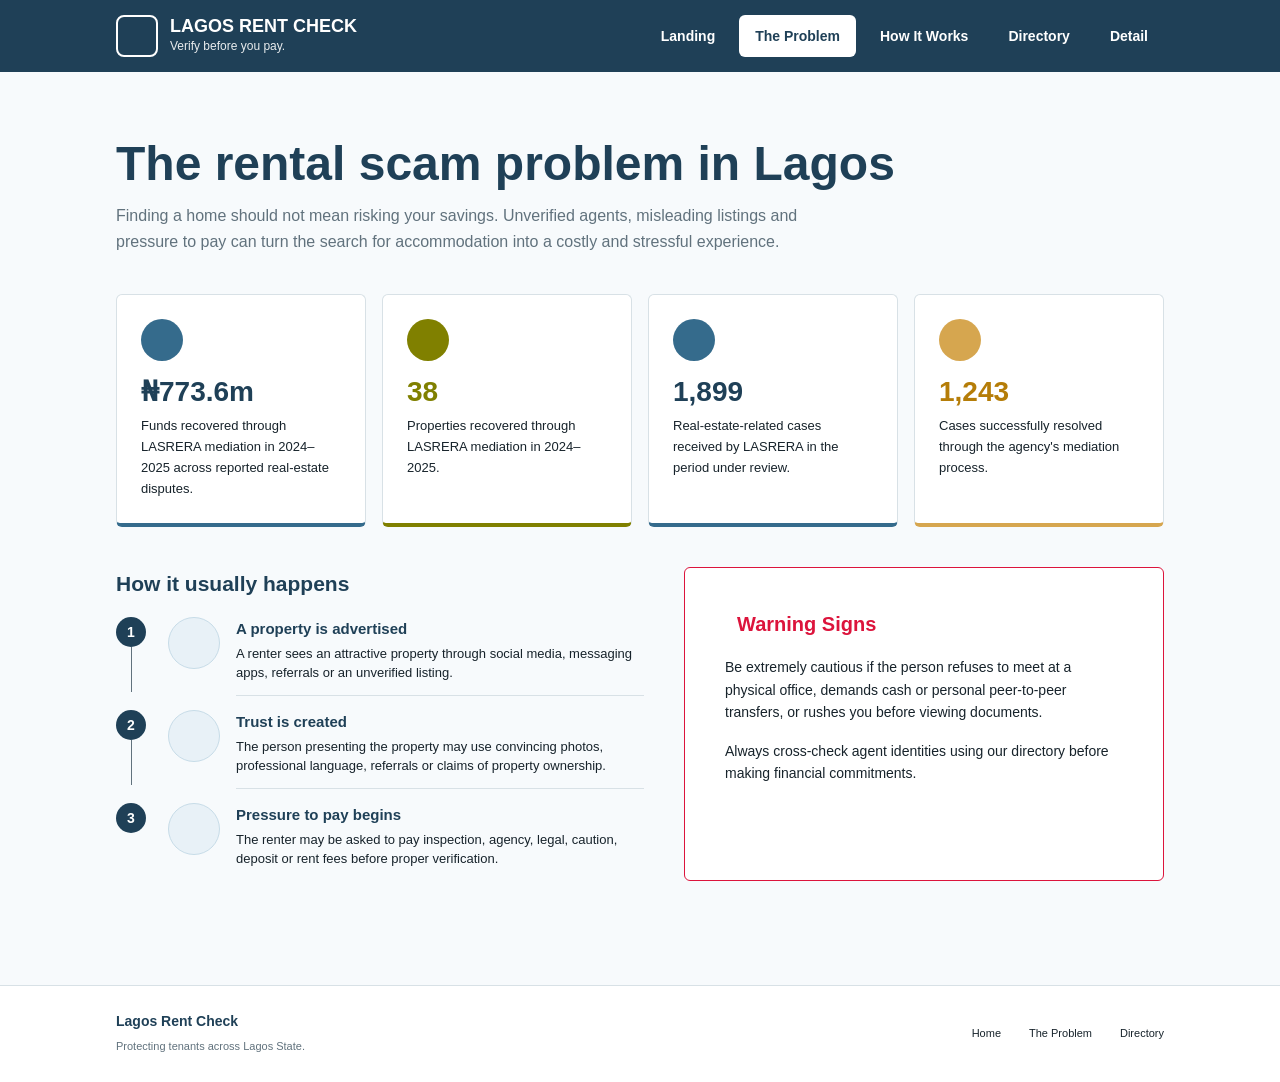
==== Problem page.html @ f78d9227 "Add files via upload" ====
<!DOCTYPE html>
<html lang="en">
<head>
  <meta charset="UTF-8">
  <meta name="viewport" content="width=device-width, initial-scale=1.0">
  <title>The Problem | Lagos Rent Check</title>
  <link rel="stylesheet" href="https://code.ionicframework.com/ionicons/2.0.1/css/ionicons.min.css">

  <style>
    /* =========================
       SEMANTIC POD BRAND SYSTEM
       ========================= */

    :root {
      --brand: #356B8C;
      --brand-dark: #1F4057;
      --secondary: #808000;
      --accent: #D6A64F;
      --danger: #DC143C;
      --ink: #17232B;
      --muted: #61727D;
      --paper: #F7FAFC;
      --line: #D8E1E6;
      --box: #ffffff;

      --font-heading: Arial, Helvetica, sans-serif;
      --font-body: Arial, Helvetica, sans-serif;

      --space-1: 8px;
      --space-2: 16px;
      --space-3: 24px;
      --space-4: 40px;
      --space-5: 64px;
      --space-6: 96px;

      --radius: 6px;
      --max-width: 1080px;
    }

    /* =========================
       RESET
       ========================= */

    * {
      box-sizing: border-box;
      margin: 0;
      padding: 0;
    }

    body {
      font-family: var(--font-body);
      background: var(--paper);
      color: var(--ink);
      line-height: 1.6;
    }

    img {
      max-width: 100%;
      height: auto;
    }

    a {
      color: inherit;
      text-decoration: none;
    }

    button {
      font-family: inherit;
    }

    /* =========================
       SHARED WRAPPER
       ========================= */

    .wrap {
      width: 100%;
      max-width: var(--max-width);
      margin-inline: auto;
      padding-inline: var(--space-2);
    }

    /* =========================
       HEADER
       ========================= */

    .site-header {
      background: var(--brand-dark);
      color: white;
    }

    .nav {
      min-height: 72px;
      display: flex;
      align-items: center;
      justify-content: space-between;
      gap: var(--space-3);
    }

    .brand {
      display: flex;
      align-items: center;
      gap: 12px;
    }

    .brand-icon {
      width: 42px;
      height: 42px;
      border: 2px solid white;
      border-radius: 8px;
      display: grid;
      place-items: center;
      font-size: 20px;
    }

    .brand-text strong {
      display: block;
      font-size: 18px;
      line-height: 1.2;
    }

    .brand-text span {
      display: block;
      font-size: 12px;
      opacity: 0.9;
    }

    .nav-links {
      display: flex;
      align-items: center;
      gap: 8px;
      list-style: none;
    }

    .nav-links a {
      display: block;
      padding: 10px 16px;
      border-radius: var(--radius);
      font-size: 14px;
      font-weight: 600;
    }

    .nav-links a:hover,
    .nav-links a.active {
      background: white;
      color: var(--brand-dark);
    }

    .menu-btn {
      display: none;
      background: transparent;
      border: 0;
      color: white;
      font-size: 28px;
      cursor: pointer;
    }

    /* =========================
       PAGE INTRO
       ========================= */

    .problem-page {
      padding-block: var(--space-5);
    }

    .page-intro {
      margin-bottom: var(--space-4);
    }

    .page-intro h1 {
      color: var(--brand-dark);
      font-family: var(--font-heading);
      font-size: clamp(2rem, 4vw, 3rem);
      line-height: 1.15;
      margin-bottom: 12px;
    }

    .page-intro p {
      max-width: 700px;
      color: var(--muted);
      font-size: 16px;
    }

    /* =========================
       STATISTICS
       ========================= */

    .stats-grid {
      display: grid;
      grid-template-columns: repeat(4, 1fr);
      gap: var(--space-2);
      margin-bottom: var(--space-4);
    }

    .stat-card {
      background: var(--box);
      border: 1px solid var(--line);
      border-bottom: 4px solid var(--brand);
      border-radius: var(--radius);
      padding: var(--space-3);
      min-height: 190px;
    }

    .stat-card:nth-child(2) {
      border-bottom-color: var(--secondary);
    }

    .stat-card:nth-child(3) {
      border-bottom-color: var(--brand);
    }

    .stat-card:nth-child(4) {
      border-bottom-color: var(--accent);
    }

    .stat-icon {
      width: 42px;
      height: 42px;
      border-radius: 50%;
      background: var(--brand);
      color: white;
      display: grid;
      place-items: center;
      font-size: 19px;
      margin-bottom: 16px;
    }

    .stat-card:nth-child(2) .stat-icon {
      background: var(--secondary);
    }

    .stat-card:nth-child(4) .stat-icon {
      background: var(--accent);
    }

    .stat-number {
      display: block;
      color: var(--brand-dark);
      font-size: 28px;
      font-weight: 700;
      margin-bottom: 8px;
      line-height: 1.1;
    }

    .stat-card:nth-child(2) .stat-number {
      color: var(--secondary);
    }

    .stat-card:nth-child(4) .stat-number {
      color: #B57D08;
    }

    .stat-card p {
      color: var(--ink);
      font-size: 13px;
    }

    /* =========================
       SECTION HEADINGS
       ========================= */

    .section-title {
      color: var(--brand-dark);
      font-size: 21px;
      margin-bottom: var(--space-2);
    }

    /* =========================
       HOW IT HAPPENS
       ========================= */

    .problem-grid {
      display: grid;
      grid-template-columns: 1.1fr 1fr;
      gap: var(--space-4);
      margin-bottom: var(--space-4);
    }

    .steps {
      position: relative;
    }

    .step {
      display: grid;
      grid-template-columns: 40px 56px 1fr;
      align-items: start;
      gap: 12px;
      position: relative;
      padding-bottom: 14px;
    }

    .step:last-child {
      padding-bottom: 0;
    }

    .step-number {
      width: 30px;
      height: 30px;
      background: var(--brand-dark);
      color: white;
      border-radius: 50%;
      display: grid;
      place-items: center;
      font-size: 14px;
      font-weight: 700;
      position: relative;
      z-index: 2;
    }

    .step:not(:last-child) .step-number::after {
      content: "";
      position: absolute;
      width: 1px;
      height: 45px;
      background: var(--muted);
      top: 30px;
      left: 15px;
    }

    .step-icon {
      width: 52px;
      height: 52px;
      background: #E8F1F7;
      border: 1px solid #C7DCE8;
      border-radius: 50%;
      display: grid;
      place-items: center;
      color: var(--brand-dark);
      font-size: 20px;
    }

    .step-content {
      border-bottom: 1px solid var(--line);
      padding-bottom: 12px;
    }

    .step:last-child .step-content {
      border-bottom: 0;
    }

    .step-content h3 {
      color: var(--brand-dark);
      font-size: 15px;
      margin-bottom: 3px;
    }

    .step-content p {
      color: var(--ink);
      font-size: 13px;
      line-height: 1.5;
    }

    /* =========================
       WARNING BOX
       ========================= */

    .warning-box {
      background: var(--box);
      border: 1px solid var(--danger);
      border-radius: var(--radius);
      padding: var(--space-4);
    }

    .warning-heading {
      display: flex;
      align-items: center;
      gap: 12px;
      margin-bottom: var(--space-2);
    }

    .warning-icon {
      color: var(--danger);
      font-size: 36px;
    }

    .warning-heading h2 {
      color: var(--danger);
      font-size: 20px;
    }

    .warning-box p {
      font-size: 14px;
      margin-bottom: var(--space-2);
    }

    /* =========================
       FOOTER
       ========================= */

    .site-footer {
      border-top: 1px solid var(--line);
      background: var(--box);
      padding-block: var(--space-3);
    }

    .footer-content {
      display: flex;
      align-items: center;
      justify-content: space-between;
      gap: var(--space-3);
    }

    .footer-brand strong {
      display: block;
      color: var(--brand-dark);
      font-size: 14px;
    }

    .footer-brand span {
      font-size: 11px;
      color: var(--muted);
    }

    .footer-links {
      display: flex;
      gap: 28px;
      font-size: 11px;
    }

    .footer-links a:hover {
      color: var(--brand);
    }

    /* =========================
       RESPONSIVE
       ========================= */

    @media (max-width: 900px) {
      .stats-grid {
        grid-template-columns: repeat(2, 1fr);
      }

      .problem-grid {
        grid-template-columns: 1fr;
      }

      .nav-links {
        display: none;
      }

      .menu-btn {
        display: block;
      }
    }

    @media (max-width: 600px) {
      .stats-grid {
        grid-template-columns: 1fr;
      }
    }
  </style>
</head>

<body>

  <!-- =========================
       HEADER
       ========================= -->

  <header class="site-header">
    <div class="wrap nav">

      <a href="#" class="brand">
        <div class="brand-icon"><i class="icon ion-ios-home"></i></div>

        <div class="brand-text">
          <strong>LAGOS RENT CHECK</strong>
          <span>Verify before you pay.</span>
        </div>
      </a>

      <nav>
        <ul class="nav-links">
          <li><a href="#">Landing</a></li>
          <li><a href="#" class="active">The Problem</a></li>
          <li><a href="#">How It Works</a></li>
          <li><a href="#">Directory</a></li>
          <li><a href="#">Detail</a></li>
        </ul>
      </nav>

      <button class="menu-btn" aria-label="Open menu">
        <i class="icon ion-navicon"></i>
      </button>

    </div>
  </header>


  <!-- =========================
       PAGE 2 — THE PROBLEM
       ========================= -->

  <main class="problem-page">

    <div class="wrap">

      <!-- INTRO -->

      <section class="page-intro">

        <h1>The rental scam problem in Lagos</h1>

        <p>
          Finding a home should not mean risking your savings.
          Unverified agents, misleading listings and pressure to pay
          can turn the search for accommodation into a costly and
          stressful experience.
        </p>

      </section>


      <!-- STATISTICS -->

      <section class="stats-grid">

        <article class="stat-card">

          <div class="stat-icon"><i class="icon ion-cash"></i></div>

          <span class="stat-number">₦773.6m</span>

          <p>
            Funds recovered through LASRERA mediation in 2024–2025
            across reported real-estate disputes.
          </p>

        </article>


        <article class="stat-card">

          <div class="stat-icon"><i class="icon ion-ios-home"></i></div>

          <span class="stat-number">38</span>

          <p>
            Properties recovered through LASRERA mediation
            in 2024–2025.
          </p>

        </article>


        <article class="stat-card">

          <div class="stat-icon"><i class="icon ion-document-text"></i></div>

          <span class="stat-number">1,899</span>

          <p>
            Real-estate-related cases received by LASRERA
            in the period under review.
          </p>

        </article>


        <article class="stat-card">

          <div class="stat-icon"><i class="icon ion-checkmark-round"></i></div>

          <span class="stat-number">1,243</span>

          <p>
            Cases successfully resolved through the agency's
            mediation process.
          </p>

        </article>

      </section>


      <!-- HOW IT USUALLY HAPPENS -->

      <section class="problem-grid">

        <div>

          <h2 class="section-title">
            How it usually happens
          </h2>

          <div class="steps">

            <!-- STEP 1 -->

            <article class="step">

              <div class="step-number">1</div>

              <div class="step-icon"><i class="icon ion-speakerphone"></i></div>

              <div class="step-content">
                <h3>A property is advertised</h3>

                <p>
                  A renter sees an attractive property through
                  social media, messaging apps, referrals or an
                  unverified listing.
                </p>
              </div>

            </article>


            <!-- STEP 2 -->

            <article class="step">

              <div class="step-number">2</div>

              <div class="step-icon"><i class="icon ion-ios-people"></i></div>

              <div class="step-content">
                <h3>Trust is created</h3>

                <p>
                  The person presenting the property may use
                  convincing photos, professional language,
                  referrals or claims of property ownership.
                </p>
              </div>

            </article>


            <!-- STEP 3 -->

            <article class="step">

              <div class="step-number">3</div>

              <div class="step-icon"><i class="icon ion-briefcase"></i></div>

              <div class="step-content">
                <h3>Pressure to pay begins</h3>

                <p>
                  The renter may be asked to pay inspection,
                  agency, legal, caution, deposit or rent fees
                  before proper verification.
                </p>
              </div>

            </article>

          </div>

        </div>


        <!-- WARNING BOX -->

        <div class="warning-box">

          <div class="warning-heading">
            <div class="warning-icon"><i class="icon ion-alert-circled"></i></div>
            <h2>Warning Signs</h2>
          </div>

          <p>
            Be extremely cautious if the person refuses to meet at a physical office, demands cash or personal peer-to-peer transfers, or rushes you before viewing documents.
          </p>

          <p>
            Always cross-check agent identities using our directory before making financial commitments.
          </p>

        </div>

      </section>

    </div>

  </main>


  <!-- =========================
       FOOTER
       ========================= -->

  <footer class="site-footer">
    <div class="wrap footer-content">

      <div class="footer-brand">
        <strong>Lagos Rent Check</strong>
        <span>Protecting tenants across Lagos State.</span>
      </div>

      <div class="footer-links">
        <a href="#">Home</a>
        <a href="#">The Problem</a>
        <a href="#">Directory</a>
      </div>

    </div>
  </footer>

</body>
</html>
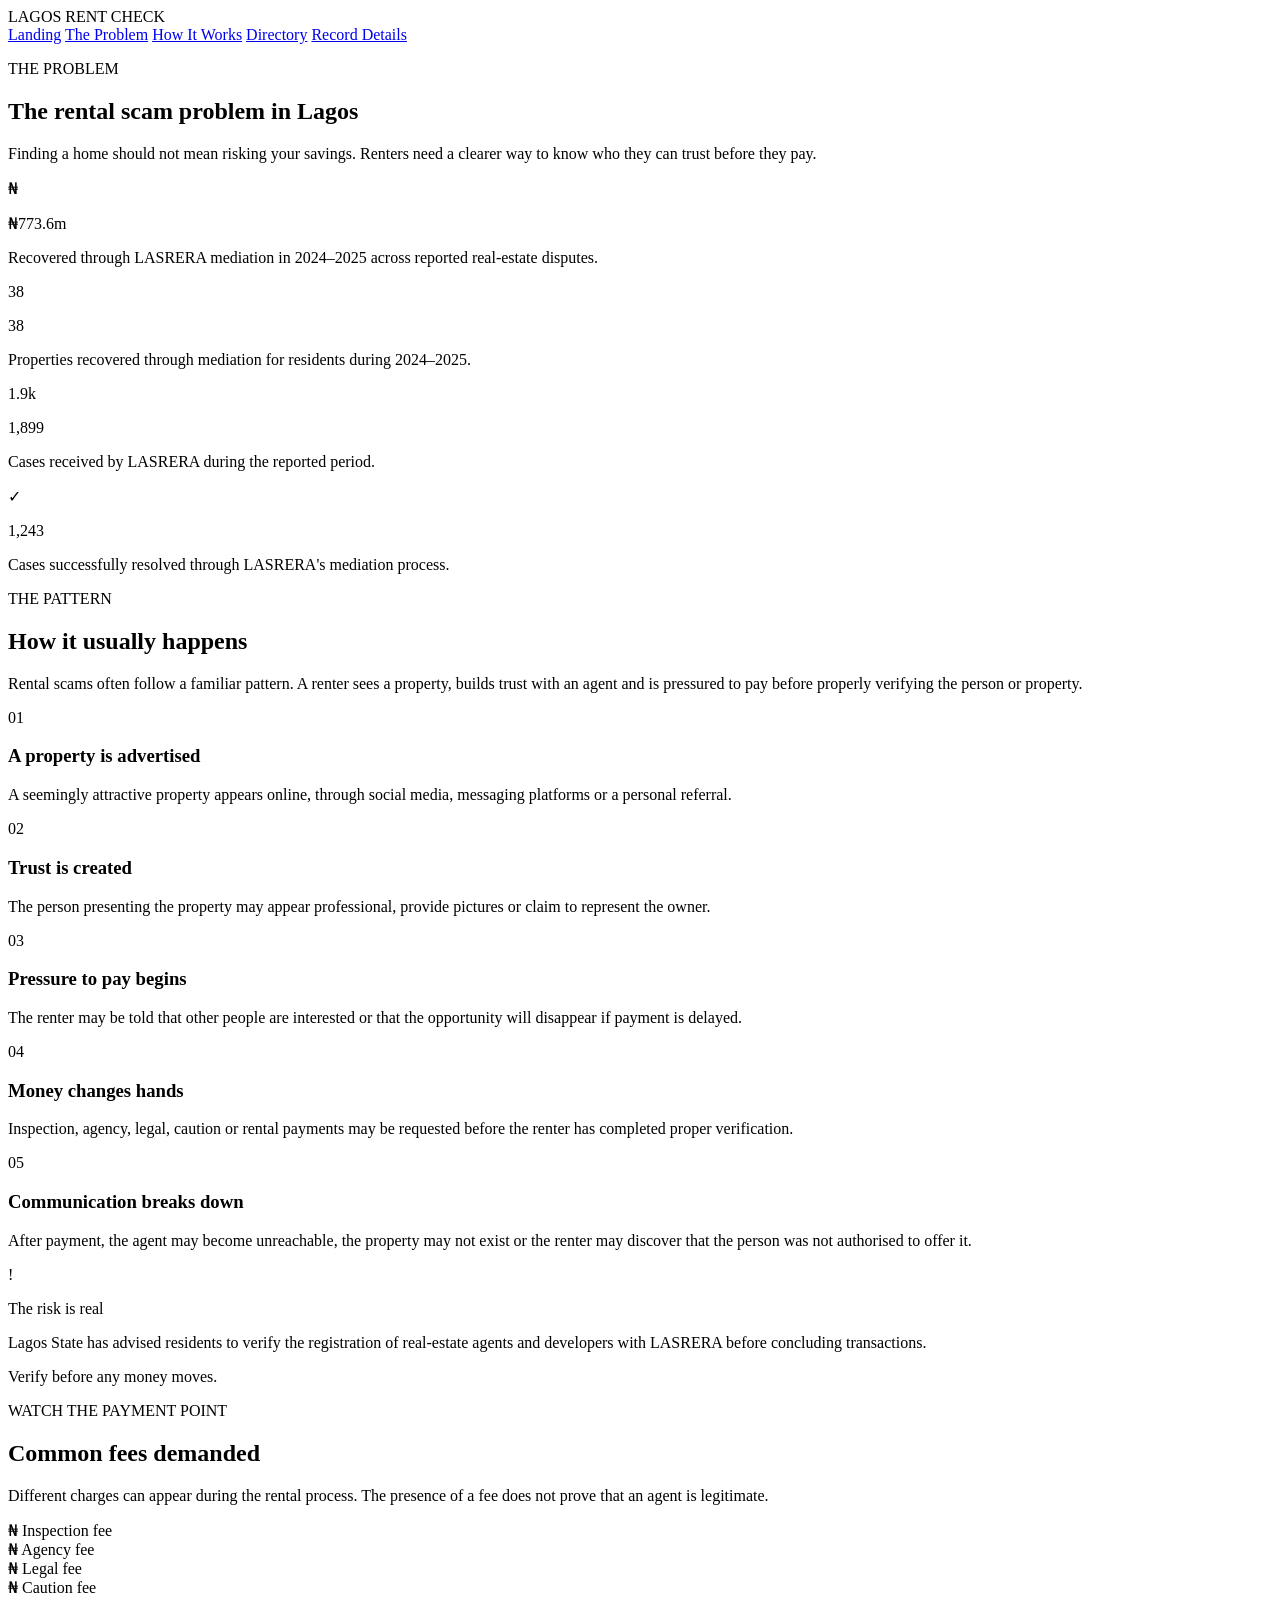
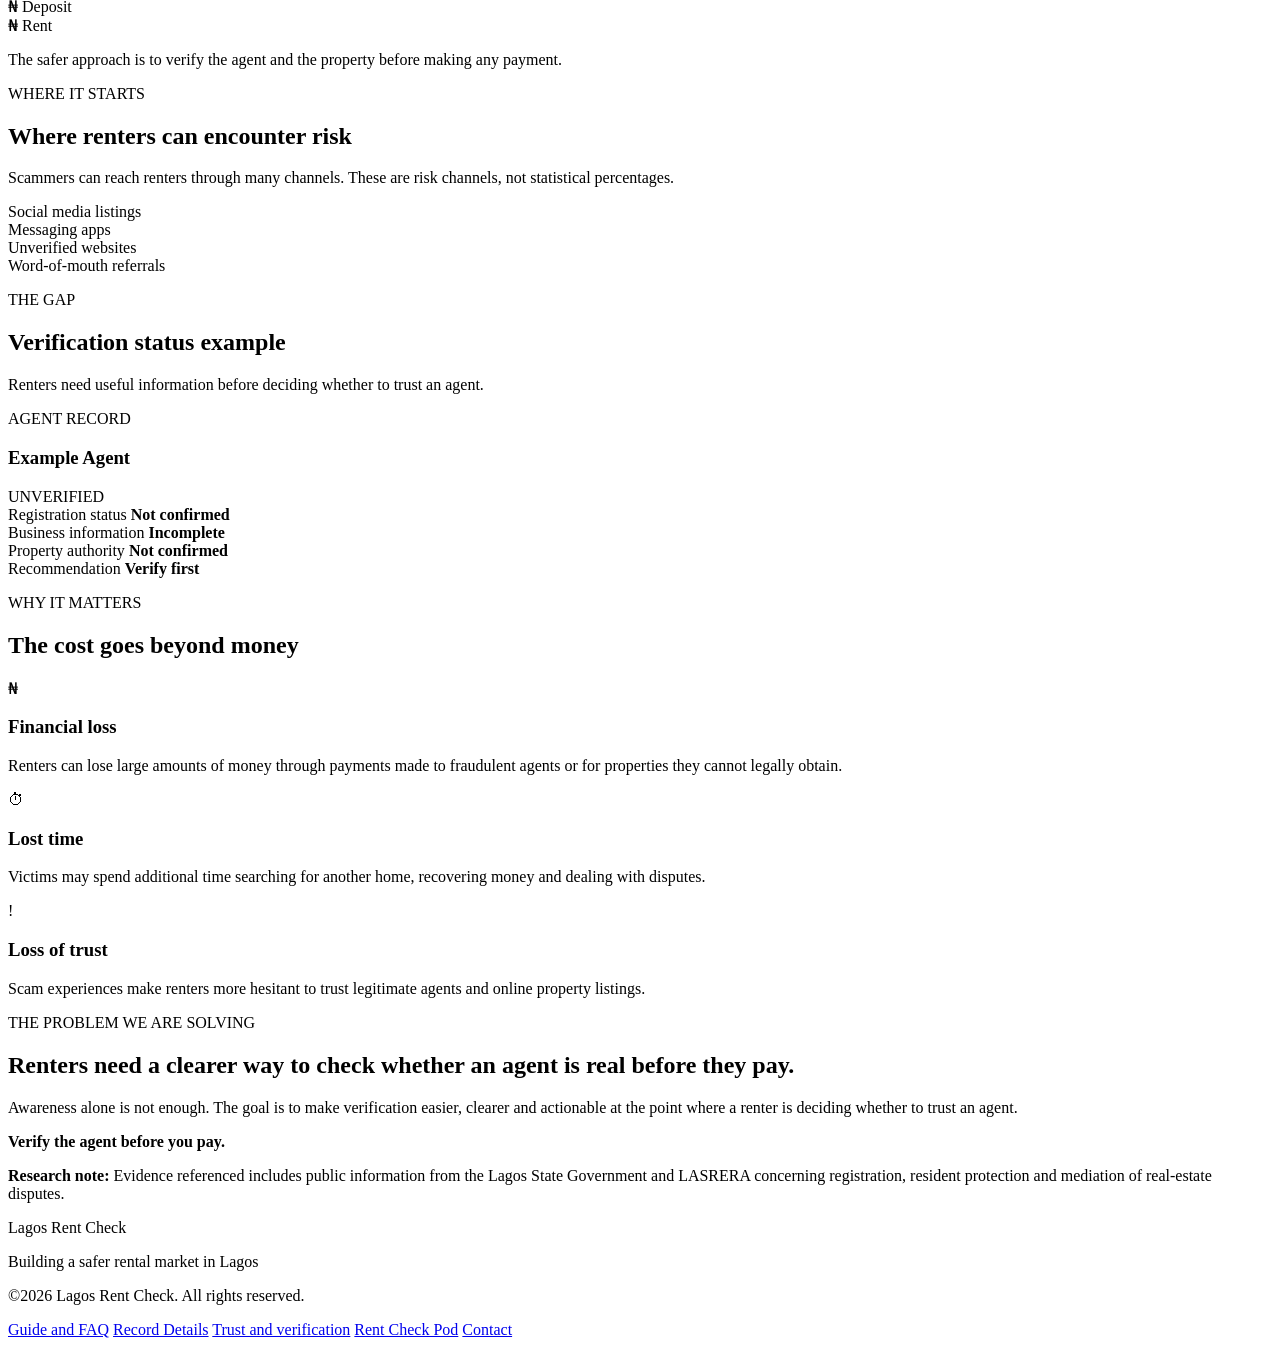
==== commit 8dbff2c8: "Add files via upload" ====
--- a/Problem page.html
+++ b/Problem page.html
@@ -1,702 +1,589 @@
 <!DOCTYPE html>
-<html lang="en">
+<html>
+
 <head>
   <meta charset="UTF-8">
-  <meta name="viewport" content="width=device-width, initial-scale=1.0">
+  <meta name="viewport" content="width=device-width, initial-scale=1">
+
   <title>The Problem | Lagos Rent Check</title>
-  <link rel="stylesheet" href="https://code.ionicframework.com/ionicons/2.0.1/css/ionicons.min.css">
-
-  <style>
-    /* =========================
-       SEMANTIC POD BRAND SYSTEM
-       ========================= */
-
-    :root {
-      --brand: #356B8C;
-      --brand-dark: #1F4057;
-      --secondary: #808000;
-      --accent: #D6A64F;
-      --danger: #DC143C;
-      --ink: #17232B;
-      --muted: #61727D;
-      --paper: #F7FAFC;
-      --line: #D8E1E6;
-      --box: #ffffff;
-
-      --font-heading: Arial, Helvetica, sans-serif;
-      --font-body: Arial, Helvetica, sans-serif;
-
-      --space-1: 8px;
-      --space-2: 16px;
-      --space-3: 24px;
-      --space-4: 40px;
-      --space-5: 64px;
-      --space-6: 96px;
-
-      --radius: 6px;
-      --max-width: 1080px;
-    }
-
-    /* =========================
-       RESET
-       ========================= */
-
-    * {
-      box-sizing: border-box;
-      margin: 0;
-      padding: 0;
-    }
-
-    body {
-      font-family: var(--font-body);
-      background: var(--paper);
-      color: var(--ink);
-      line-height: 1.6;
-    }
-
-    img {
-      max-width: 100%;
-      height: auto;
-    }
-
-    a {
-      color: inherit;
-      text-decoration: none;
-    }
-
-    button {
-      font-family: inherit;
-    }
-
-    /* =========================
-       SHARED WRAPPER
-       ========================= */
-
-    .wrap {
-      width: 100%;
-      max-width: var(--max-width);
-      margin-inline: auto;
-      padding-inline: var(--space-2);
-    }
-
-    /* =========================
-       HEADER
-       ========================= */
-
-    .site-header {
-      background: var(--brand-dark);
-      color: white;
-    }
-
-    .nav {
-      min-height: 72px;
-      display: flex;
-      align-items: center;
-      justify-content: space-between;
-      gap: var(--space-3);
-    }
-
-    .brand {
-      display: flex;
-      align-items: center;
-      gap: 12px;
-    }
-
-    .brand-icon {
-      width: 42px;
-      height: 42px;
-      border: 2px solid white;
-      border-radius: 8px;
-      display: grid;
-      place-items: center;
-      font-size: 20px;
-    }
-
-    .brand-text strong {
-      display: block;
-      font-size: 18px;
-      line-height: 1.2;
-    }
-
-    .brand-text span {
-      display: block;
-      font-size: 12px;
-      opacity: 0.9;
-    }
-
-    .nav-links {
-      display: flex;
-      align-items: center;
-      gap: 8px;
-      list-style: none;
-    }
-
-    .nav-links a {
-      display: block;
-      padding: 10px 16px;
-      border-radius: var(--radius);
-      font-size: 14px;
-      font-weight: 600;
-    }
-
-    .nav-links a:hover,
-    .nav-links a.active {
-      background: white;
-      color: var(--brand-dark);
-    }
-
-    .menu-btn {
-      display: none;
-      background: transparent;
-      border: 0;
-      color: white;
-      font-size: 28px;
-      cursor: pointer;
-    }
-
-    /* =========================
-       PAGE INTRO
-       ========================= */
-
-    .problem-page {
-      padding-block: var(--space-5);
-    }
-
-    .page-intro {
-      margin-bottom: var(--space-4);
-    }
-
-    .page-intro h1 {
-      color: var(--brand-dark);
-      font-family: var(--font-heading);
-      font-size: clamp(2rem, 4vw, 3rem);
-      line-height: 1.15;
-      margin-bottom: 12px;
-    }
-
-    .page-intro p {
-      max-width: 700px;
-      color: var(--muted);
-      font-size: 16px;
-    }
-
-    /* =========================
-       STATISTICS
-       ========================= */
-
-    .stats-grid {
-      display: grid;
-      grid-template-columns: repeat(4, 1fr);
-      gap: var(--space-2);
-      margin-bottom: var(--space-4);
-    }
-
-    .stat-card {
-      background: var(--box);
-      border: 1px solid var(--line);
-      border-bottom: 4px solid var(--brand);
-      border-radius: var(--radius);
-      padding: var(--space-3);
-      min-height: 190px;
-    }
-
-    .stat-card:nth-child(2) {
-      border-bottom-color: var(--secondary);
-    }
-
-    .stat-card:nth-child(3) {
-      border-bottom-color: var(--brand);
-    }
-
-    .stat-card:nth-child(4) {
-      border-bottom-color: var(--accent);
-    }
-
-    .stat-icon {
-      width: 42px;
-      height: 42px;
-      border-radius: 50%;
-      background: var(--brand);
-      color: white;
-      display: grid;
-      place-items: center;
-      font-size: 19px;
-      margin-bottom: 16px;
-    }
-
-    .stat-card:nth-child(2) .stat-icon {
-      background: var(--secondary);
-    }
-
-    .stat-card:nth-child(4) .stat-icon {
-      background: var(--accent);
-    }
-
-    .stat-number {
-      display: block;
-      color: var(--brand-dark);
-      font-size: 28px;
-      font-weight: 700;
-      margin-bottom: 8px;
-      line-height: 1.1;
-    }
-
-    .stat-card:nth-child(2) .stat-number {
-      color: var(--secondary);
-    }
-
-    .stat-card:nth-child(4) .stat-number {
-      color: #B57D08;
-    }
-
-    .stat-card p {
-      color: var(--ink);
-      font-size: 13px;
-    }
-
-    /* =========================
-       SECTION HEADINGS
-       ========================= */
-
-    .section-title {
-      color: var(--brand-dark);
-      font-size: 21px;
-      margin-bottom: var(--space-2);
-    }
-
-    /* =========================
-       HOW IT HAPPENS
-       ========================= */
-
-    .problem-grid {
-      display: grid;
-      grid-template-columns: 1.1fr 1fr;
-      gap: var(--space-4);
-      margin-bottom: var(--space-4);
-    }
-
-    .steps {
-      position: relative;
-    }
-
-    .step {
-      display: grid;
-      grid-template-columns: 40px 56px 1fr;
-      align-items: start;
-      gap: 12px;
-      position: relative;
-      padding-bottom: 14px;
-    }
-
-    .step:last-child {
-      padding-bottom: 0;
-    }
-
-    .step-number {
-      width: 30px;
-      height: 30px;
-      background: var(--brand-dark);
-      color: white;
-      border-radius: 50%;
-      display: grid;
-      place-items: center;
-      font-size: 14px;
-      font-weight: 700;
-      position: relative;
-      z-index: 2;
-    }
-
-    .step:not(:last-child) .step-number::after {
-      content: "";
-      position: absolute;
-      width: 1px;
-      height: 45px;
-      background: var(--muted);
-      top: 30px;
-      left: 15px;
-    }
-
-    .step-icon {
-      width: 52px;
-      height: 52px;
-      background: #E8F1F7;
-      border: 1px solid #C7DCE8;
-      border-radius: 50%;
-      display: grid;
-      place-items: center;
-      color: var(--brand-dark);
-      font-size: 20px;
-    }
-
-    .step-content {
-      border-bottom: 1px solid var(--line);
-      padding-bottom: 12px;
-    }
-
-    .step:last-child .step-content {
-      border-bottom: 0;
-    }
-
-    .step-content h3 {
-      color: var(--brand-dark);
-      font-size: 15px;
-      margin-bottom: 3px;
-    }
-
-    .step-content p {
-      color: var(--ink);
-      font-size: 13px;
-      line-height: 1.5;
-    }
-
-    /* =========================
-       WARNING BOX
-       ========================= */
-
-    .warning-box {
-      background: var(--box);
-      border: 1px solid var(--danger);
-      border-radius: var(--radius);
-      padding: var(--space-4);
-    }
-
-    .warning-heading {
-      display: flex;
-      align-items: center;
-      gap: 12px;
-      margin-bottom: var(--space-2);
-    }
-
-    .warning-icon {
-      color: var(--danger);
-      font-size: 36px;
-    }
-
-    .warning-heading h2 {
-      color: var(--danger);
-      font-size: 20px;
-    }
-
-    .warning-box p {
-      font-size: 14px;
-      margin-bottom: var(--space-2);
-    }
-
-    /* =========================
-       FOOTER
-       ========================= */
-
-    .site-footer {
-      border-top: 1px solid var(--line);
-      background: var(--box);
-      padding-block: var(--space-3);
-    }
-
-    .footer-content {
-      display: flex;
-      align-items: center;
-      justify-content: space-between;
-      gap: var(--space-3);
-    }
-
-    .footer-brand strong {
-      display: block;
-      color: var(--brand-dark);
-      font-size: 14px;
-    }
-
-    .footer-brand span {
-      font-size: 11px;
-      color: var(--muted);
-    }
-
-    .footer-links {
-      display: flex;
-      gap: 28px;
-      font-size: 11px;
-    }
-
-    .footer-links a:hover {
-      color: var(--brand);
-    }
-
-    /* =========================
-       RESPONSIVE
-       ========================= */
-
-    @media (max-width: 900px) {
-      .stats-grid {
-        grid-template-columns: repeat(2, 1fr);
-      }
-
-      .problem-grid {
-        grid-template-columns: 1fr;
-      }
-
-      .nav-links {
-        display: none;
-      }
-
-      .menu-btn {
-        display: block;
-      }
-    }
-
-    @media (max-width: 600px) {
-      .stats-grid {
-        grid-template-columns: 1fr;
-      }
-    }
-  </style>
+
+  <!-- Shared team header/footer CSS -->
+  <link rel="stylesheet" href="h and f.css">
+
+  <!-- Page 2 CSS -->
+  <link rel="stylesheet" href="the-problem.css">
 </head>
 
 <body>
 
-  <!-- =========================
-       HEADER
-       ========================= -->
-
-  <header class="site-header">
-    <div class="wrap nav">
-
-      <a href="#" class="brand">
-        <div class="brand-icon"><i class="icon ion-ios-home"></i></div>
-
-        <div class="brand-text">
-          <strong>LAGOS RENT CHECK</strong>
-          <span>Verify before you pay.</span>
-        </div>
-      </a>
-
-      <nav>
-        <ul class="nav-links">
-          <li><a href="#">Landing</a></li>
-          <li><a href="#" class="active">The Problem</a></li>
-          <li><a href="#">How It Works</a></li>
-          <li><a href="#">Directory</a></li>
-          <li><a href="#">Detail</a></li>
-        </ul>
+  <!-- ================= HEADER ================= -->
+  <header>
+    <div class="wrap nav-container">
+
+      <div class="logo">
+        <span>LAGOS RENT CHECK</span>
+      </div>
+
+      <nav aria-label="Main navigation">
+        <a href="index.html">Landing</a>
+        <a href="the-problem.html" class="active">The Problem</a>
+        <a href="how-it-works.html">How It Works</a>
+        <a href="directory.html">Directory</a>
+        <a href="record-detail.html">Record Details</a>
       </nav>
-
-      <button class="menu-btn" aria-label="Open menu">
-        <i class="icon ion-navicon"></i>
-      </button>
 
     </div>
   </header>
 
 
-  <!-- =========================
-       PAGE 2 — THE PROBLEM
-       ========================= -->
-
+  <!-- ================= PAGE 2: THE PROBLEM ================= -->
   <main class="problem-page">
 
-    <div class="wrap">
-
-      <!-- INTRO -->
-
-      <section class="page-intro">
-
-        <h1>The rental scam problem in Lagos</h1>
+    <!-- INTRO -->
+    <section class="problem-intro wrap">
+
+      <p class="problem-label">THE PROBLEM</p>
+
+      <h1 class="problem-title">
+        The rental scam problem in Lagos
+      </h1>
+
+      <p class="problem-subtitle">
+        Finding a home should not mean risking your savings.
+        Renters need a clearer way to know who they can trust before they pay.
+      </p>
+
+    </section>
+
+
+    <!-- ================= EVIDENCE ================= -->
+    <section class="problem-evidence wrap">
+
+      <div class="problem-stats">
+
+        <article class="problem-stat">
+          <div class="stat-icon">₦</div>
+
+          <p class="stat-number">₦773.6m</p>
+
+          <p class="stat-text">
+            Recovered through LASRERA mediation in 2024–2025 across reported
+            real-estate disputes.
+          </p>
+        </article>
+
+
+        <article class="problem-stat">
+          <div class="stat-icon">38</div>
+
+          <p class="stat-number">38</p>
+
+          <p class="stat-text">
+            Properties recovered through mediation for residents during
+            2024–2025.
+          </p>
+        </article>
+
+
+        <article class="problem-stat">
+          <div class="stat-icon">1.9k</div>
+
+          <p class="stat-number">1,899</p>
+
+          <p class="stat-text">
+            Cases received by LASRERA during the reported period.
+          </p>
+        </article>
+
+
+        <article class="problem-stat">
+          <div class="stat-icon">✓</div>
+
+          <p class="stat-number">1,243</p>
+
+          <p class="stat-text">
+            Cases successfully resolved through LASRERA's mediation process.
+          </p>
+        </article>
+
+      </div>
+
+    </section>
+
+
+    <!-- ================= HOW IT HAPPENS ================= -->
+    <section class="problem-process wrap">
+
+      <div class="section-heading">
+        <p class="problem-label">THE PATTERN</p>
+
+        <h2>How it usually happens</h2>
 
         <p>
-          Finding a home should not mean risking your savings.
-          Unverified agents, misleading listings and pressure to pay
-          can turn the search for accommodation into a costly and
-          stressful experience.
-        </p>
-
-      </section>
-
-
-      <!-- STATISTICS -->
-
-      <section class="stats-grid">
-
-        <article class="stat-card">
-
-          <div class="stat-icon"><i class="icon ion-cash"></i></div>
-
-          <span class="stat-number">₦773.6m</span>
+          Rental scams often follow a familiar pattern. A renter sees a
+          property, builds trust with an agent and is pressured to pay before
+          properly verifying the person or property.
+        </p>
+      </div>
+
+
+      <div class="problem-steps">
+
+        <article class="problem-step">
+
+          <div class="step-number">01</div>
+
+          <div class="step-content">
+            <h3>A property is advertised</h3>
+
+            <p>
+              A seemingly attractive property appears online, through social
+              media, messaging platforms or a personal referral.
+            </p>
+          </div>
+
+        </article>
+
+
+        <article class="problem-step">
+
+          <div class="step-number">02</div>
+
+          <div class="step-content">
+            <h3>Trust is created</h3>
+
+            <p>
+              The person presenting the property may appear professional,
+              provide pictures or claim to represent the owner.
+            </p>
+          </div>
+
+        </article>
+
+
+        <article class="problem-step">
+
+          <div class="step-number">03</div>
+
+          <div class="step-content">
+            <h3>Pressure to pay begins</h3>
+
+            <p>
+              The renter may be told that other people are interested or that
+              the opportunity will disappear if payment is delayed.
+            </p>
+          </div>
+
+        </article>
+
+
+        <article class="problem-step">
+
+          <div class="step-number">04</div>
+
+          <div class="step-content">
+            <h3>Money changes hands</h3>
+
+            <p>
+              Inspection, agency, legal, caution or rental payments may be
+              requested before the renter has completed proper verification.
+            </p>
+          </div>
+
+        </article>
+
+
+        <article class="problem-step">
+
+          <div class="step-number">05</div>
+
+          <div class="step-content">
+            <h3>Communication breaks down</h3>
+
+            <p>
+              After payment, the agent may become unreachable, the property
+              may not exist or the renter may discover that the person was not
+              authorised to offer it.
+            </p>
+          </div>
+
+        </article>
+
+      </div>
+
+    </section>
+
+
+    <!-- ================= WARNING ================= -->
+    <section class="problem-warning wrap">
+
+      <div class="warning-icon">!</div>
+
+      <div class="warning-content">
+
+        <p class="warning-title">The risk is real</p>
+
+        <p>
+          Lagos State has advised residents to verify the registration of
+          real-estate agents and developers with LASRERA before concluding
+          transactions.
+        </p>
+
+        <p class="warning-advice">
+          Verify before any money moves.
+        </p>
+
+      </div>
+
+    </section>
+
+
+    <!-- ================= LOWER CONTENT ================= -->
+    <section class="problem-lower wrap">
+
+      <div class="problem-lower-grid">
+
+
+        <!-- COMMON FEES -->
+        <article class="problem-panel">
+
+          <div class="panel-heading">
+
+            <p class="problem-label">WATCH THE PAYMENT POINT</p>
+
+            <h2>Common fees demanded</h2>
+
+            <p>
+              Different charges can appear during the rental process. The
+              presence of a fee does not prove that an agent is legitimate.
+            </p>
+
+          </div>
+
+
+          <div class="fees-grid">
+
+            <div class="fee-card">
+              <span class="fee-icon">₦</span>
+              <span>Inspection fee</span>
+            </div>
+
+            <div class="fee-card">
+              <span class="fee-icon">₦</span>
+              <span>Agency fee</span>
+            </div>
+
+            <div class="fee-card">
+              <span class="fee-icon">₦</span>
+              <span>Legal fee</span>
+            </div>
+
+            <div class="fee-card">
+              <span class="fee-icon">₦</span>
+              <span>Caution fee</span>
+            </div>
+
+            <div class="fee-card">
+              <span class="fee-icon">₦</span>
+              <span>Deposit</span>
+            </div>
+
+            <div class="fee-card">
+              <span class="fee-icon">₦</span>
+              <span>Rent</span>
+            </div>
+
+          </div>
+
+          <p class="fee-note">
+            The safer approach is to verify the agent and the property before
+            making any payment.
+          </p>
+
+        </article>
+
+
+        <!-- WHERE RISK CAN APPEAR -->
+        <article class="problem-panel">
+
+          <div class="panel-heading">
+
+            <p class="problem-label">WHERE IT STARTS</p>
+
+            <h2>Where renters can encounter risk</h2>
+
+            <p>
+              Scammers can reach renters through many channels. These are
+              risk channels, not statistical percentages.
+            </p>
+
+          </div>
+
+
+          <div class="risk-list">
+
+            <div class="risk-item">
+
+              <div class="risk-label">
+                <span>Social media listings</span>
+              </div>
+
+              <div class="risk-track">
+                <span class="risk-fill risk-wide"></span>
+              </div>
+
+            </div>
+
+
+            <div class="risk-item">
+
+              <div class="risk-label">
+                <span>Messaging apps</span>
+              </div>
+
+              <div class="risk-track">
+                <span class="risk-fill risk-high"></span>
+              </div>
+
+            </div>
+
+
+            <div class="risk-item">
+
+              <div class="risk-label">
+                <span>Unverified websites</span>
+              </div>
+
+              <div class="risk-track">
+                <span class="risk-fill risk-medium"></span>
+              </div>
+
+            </div>
+
+
+            <div class="risk-item">
+
+              <div class="risk-label">
+                <span>Word-of-mouth referrals</span>
+              </div>
+
+              <div class="risk-track">
+                <span class="risk-fill risk-low"></span>
+              </div>
+
+            </div>
+
+          </div>
+
+        </article>
+
+      </div>
+
+    </section>
+
+
+    <!-- ================= VERIFICATION EXAMPLE ================= -->
+    <section class="verification-section wrap">
+
+      <div class="section-heading">
+
+        <p class="problem-label">THE GAP</p>
+
+        <h2>Verification status example</h2>
+
+        <p>
+          Renters need useful information before deciding whether to trust an
+          agent.
+        </p>
+
+      </div>
+
+
+      <div class="verification-card">
+
+        <div class="verification-top">
+
+          <div>
+            <p class="verification-label">AGENT RECORD</p>
+
+            <h3>Example Agent</h3>
+          </div>
+
+          <span class="verification-status">
+            UNVERIFIED
+          </span>
+
+        </div>
+
+
+        <div class="verification-details">
+
+          <div class="verification-row">
+            <span>Registration status</span>
+            <strong>Not confirmed</strong>
+          </div>
+
+          <div class="verification-row">
+            <span>Business information</span>
+            <strong>Incomplete</strong>
+          </div>
+
+          <div class="verification-row">
+            <span>Property authority</span>
+            <strong>Not confirmed</strong>
+          </div>
+
+        </div>
+
+
+        <div class="verification-recommendation">
+          <span>Recommendation</span>
+          <strong>Verify first</strong>
+        </div>
+
+      </div>
+
+    </section>
+
+
+    <!-- ================= IMPACT ================= -->
+    <section class="impact-section wrap">
+
+      <div class="section-heading">
+
+        <p class="problem-label">WHY IT MATTERS</p>
+
+        <h2>The cost goes beyond money</h2>
+
+      </div>
+
+
+      <div class="impact-grid">
+
+        <article class="impact-card">
+
+          <span class="impact-icon">₦</span>
+
+          <h3>Financial loss</h3>
 
           <p>
-            Funds recovered through LASRERA mediation in 2024–2025
-            across reported real-estate disputes.
-          </p>
-
-        </article>
-
-
-        <article class="stat-card">
-
-          <div class="stat-icon"><i class="icon ion-ios-home"></i></div>
-
-          <span class="stat-number">38</span>
+            Renters can lose large amounts of money through payments made to
+            fraudulent agents or for properties they cannot legally obtain.
+          </p>
+
+        </article>
+
+
+        <article class="impact-card">
+
+          <span class="impact-icon">⏱</span>
+
+          <h3>Lost time</h3>
 
           <p>
-            Properties recovered through LASRERA mediation
-            in 2024–2025.
-          </p>
-
-        </article>
-
-
-        <article class="stat-card">
-
-          <div class="stat-icon"><i class="icon ion-document-text"></i></div>
-
-          <span class="stat-number">1,899</span>
+            Victims may spend additional time searching for another home,
+            recovering money and dealing with disputes.
+          </p>
+
+        </article>
+
+
+        <article class="impact-card">
+
+          <span class="impact-icon">!</span>
+
+          <h3>Loss of trust</h3>
 
           <p>
-            Real-estate-related cases received by LASRERA
-            in the period under review.
-          </p>
-
-        </article>
-
-
-        <article class="stat-card">
-
-          <div class="stat-icon"><i class="icon ion-checkmark-round"></i></div>
-
-          <span class="stat-number">1,243</span>
-
-          <p>
-            Cases successfully resolved through the agency's
-            mediation process.
-          </p>
-
-        </article>
-
-      </section>
-
-
-      <!-- HOW IT USUALLY HAPPENS -->
-
-      <section class="problem-grid">
-
-        <div>
-
-          <h2 class="section-title">
-            How it usually happens
-          </h2>
-
-          <div class="steps">
-
-            <!-- STEP 1 -->
-
-            <article class="step">
-
-              <div class="step-number">1</div>
-
-              <div class="step-icon"><i class="icon ion-speakerphone"></i></div>
-
-              <div class="step-content">
-                <h3>A property is advertised</h3>
-
-                <p>
-                  A renter sees an attractive property through
-                  social media, messaging apps, referrals or an
-                  unverified listing.
-                </p>
-              </div>
-
-            </article>
-
-
-            <!-- STEP 2 -->
-
-            <article class="step">
-
-              <div class="step-number">2</div>
-
-              <div class="step-icon"><i class="icon ion-ios-people"></i></div>
-
-              <div class="step-content">
-                <h3>Trust is created</h3>
-
-                <p>
-                  The person presenting the property may use
-                  convincing photos, professional language,
-                  referrals or claims of property ownership.
-                </p>
-              </div>
-
-            </article>
-
-
-            <!-- STEP 3 -->
-
-            <article class="step">
-
-              <div class="step-number">3</div>
-
-              <div class="step-icon"><i class="icon ion-briefcase"></i></div>
-
-              <div class="step-content">
-                <h3>Pressure to pay begins</h3>
-
-                <p>
-                  The renter may be asked to pay inspection,
-                  agency, legal, caution, deposit or rent fees
-                  before proper verification.
-                </p>
-              </div>
-
-            </article>
-
-          </div>
-
+            Scam experiences make renters more hesitant to trust legitimate
+            agents and online property listings.
+          </p>
+
+        </article>
+
+      </div>
+
+    </section>
+
+
+    <!-- ================= FINAL CALLOUT ================= -->
+    <section class="problem-callout wrap">
+
+      <div class="callout-content">
+
+        <p class="problem-label">THE PROBLEM WE ARE SOLVING</p>
+
+        <h2>
+          Renters need a clearer way to check whether an agent is real before
+          they pay.
+        </h2>
+
+        <p>
+          Awareness alone is not enough. The goal is to make verification
+          easier, clearer and actionable at the point where a renter is
+          deciding whether to trust an agent.
+        </p>
+
+        <strong>
+          Verify the agent before you pay.
+        </strong>
+
+      </div>
+
+    </section>
+
+
+    <!-- ================= SOURCE ================= -->
+    <section class="problem-source wrap">
+
+      <p>
+        <strong>Research note:</strong>
+        Evidence referenced includes public information from the Lagos State
+        Government and LASRERA concerning registration, resident protection
+        and mediation of real-estate disputes.
+      </p>
+
+    </section>
+
+  </main>
+
+
+  <!-- ================= FOOTER ================= -->
+  <footer>
+
+    <div class="wrap footer-container">
+
+      <div>
+
+        <div class="logo">
+          Lagos Rent Check
         </div>
 
-
-        <!-- WARNING BOX -->
-
-        <div class="warning-box">
-
-          <div class="warning-heading">
-            <div class="warning-icon"><i class="icon ion-alert-circled"></i></div>
-            <h2>Warning Signs</h2>
-          </div>
-
-          <p>
-            Be extremely cautious if the person refuses to meet at a physical office, demands cash or personal peer-to-peer transfers, or rushes you before viewing documents.
-          </p>
-
-          <p>
-            Always cross-check agent identities using our directory before making financial commitments.
-          </p>
-
-        </div>
-
-      </section>
+        <p class="muted-text">
+          Building a safer rental market in Lagos
+        </p>
+
+        <p class="copyright">
+          ©2026 Lagos Rent Check. All rights reserved.
+        </p>
+
+      </div>
+
+
+      <div class="footer-links">
+
+        <a href="faq.html">Guide and FAQ</a>
+        <a href="record-detail.html">Record Details</a>
+        <a href="trust-verification.html">Trust and verification</a>
+        <a href="pod.html">Rent Check Pod</a>
+        <a href="contact.html">Contact</a>
+
+      </div>
 
     </div>
 
-  </main>
-
-
-  <!-- =========================
-       FOOTER
-       ========================= -->
-
-  <footer class="site-footer">
-    <div class="wrap footer-content">
-
-      <div class="footer-brand">
-        <strong>Lagos Rent Check</strong>
-        <span>Protecting tenants across Lagos State.</span>
-      </div>
-
-      <div class="footer-links">
-        <a href="#">Home</a>
-        <a href="#">The Problem</a>
-        <a href="#">Directory</a>
-      </div>
-
-    </div>
   </footer>
 
 </body>
+
 </html>
